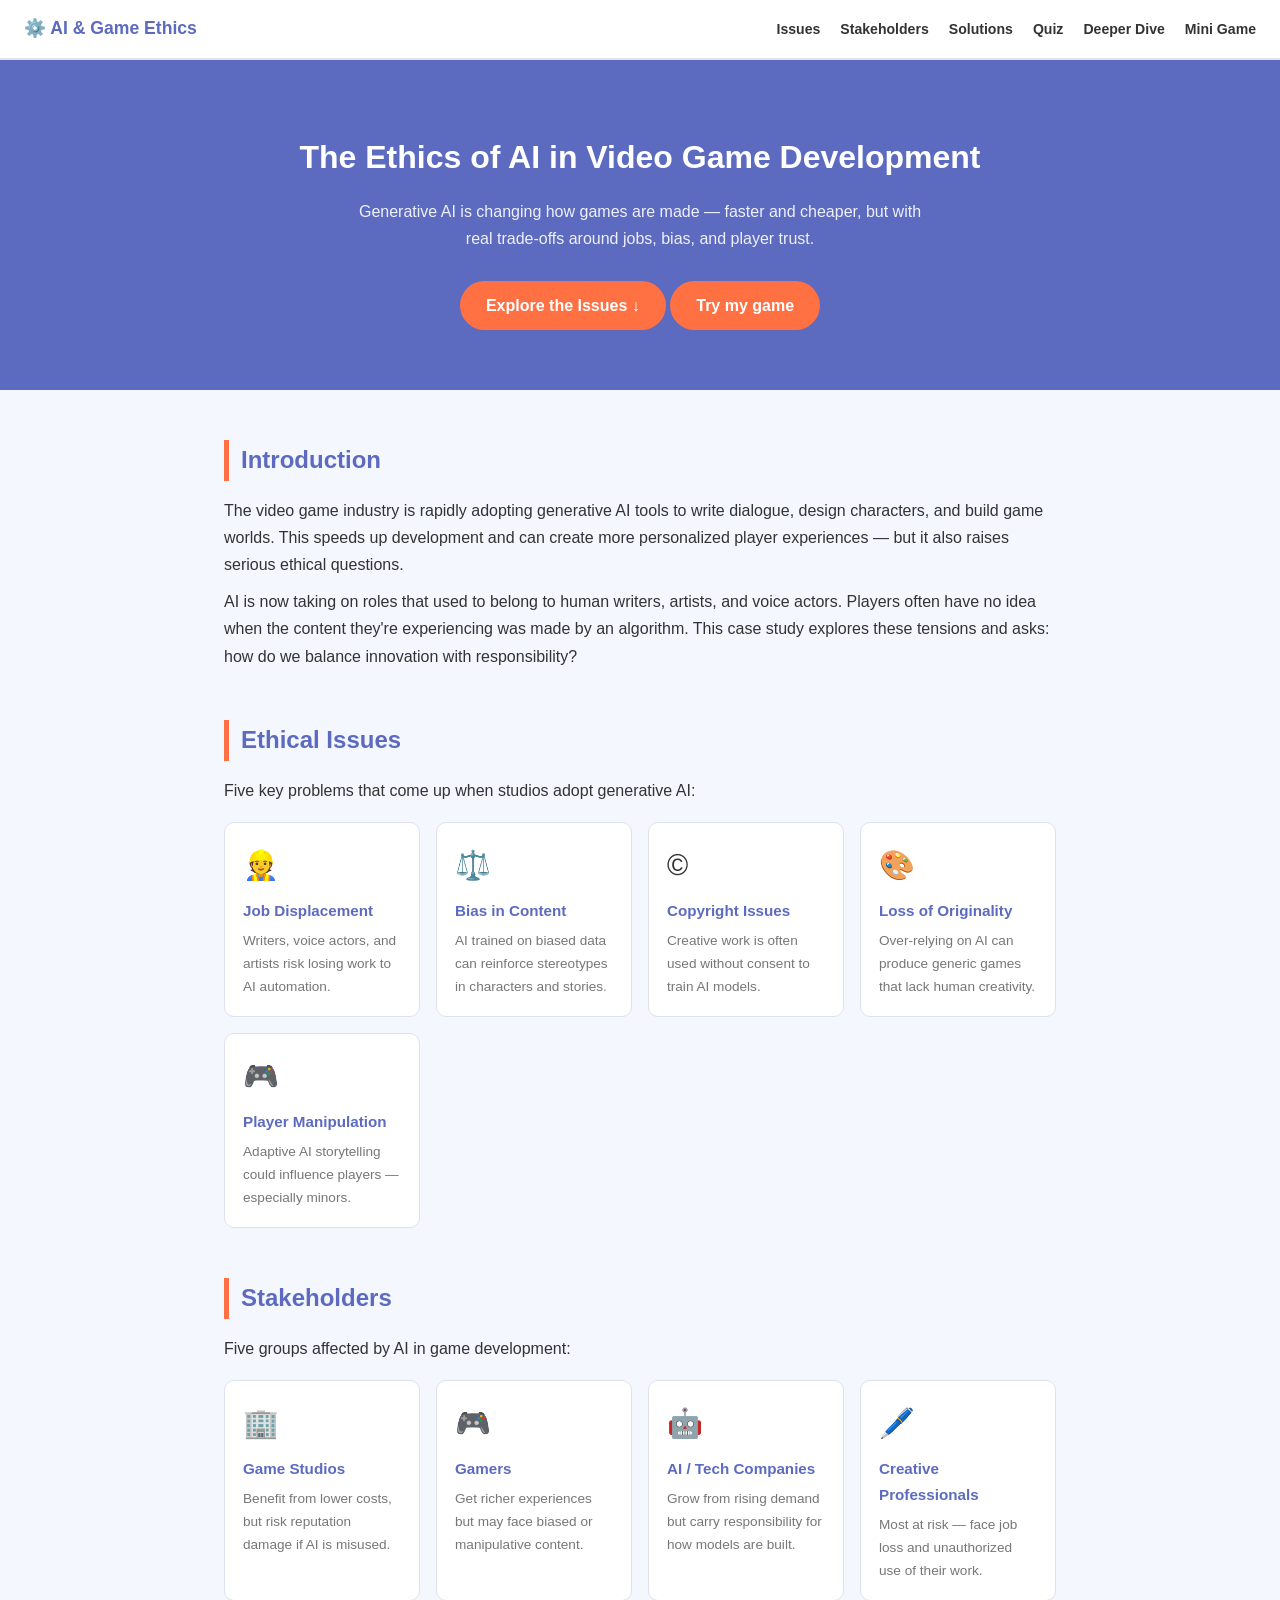
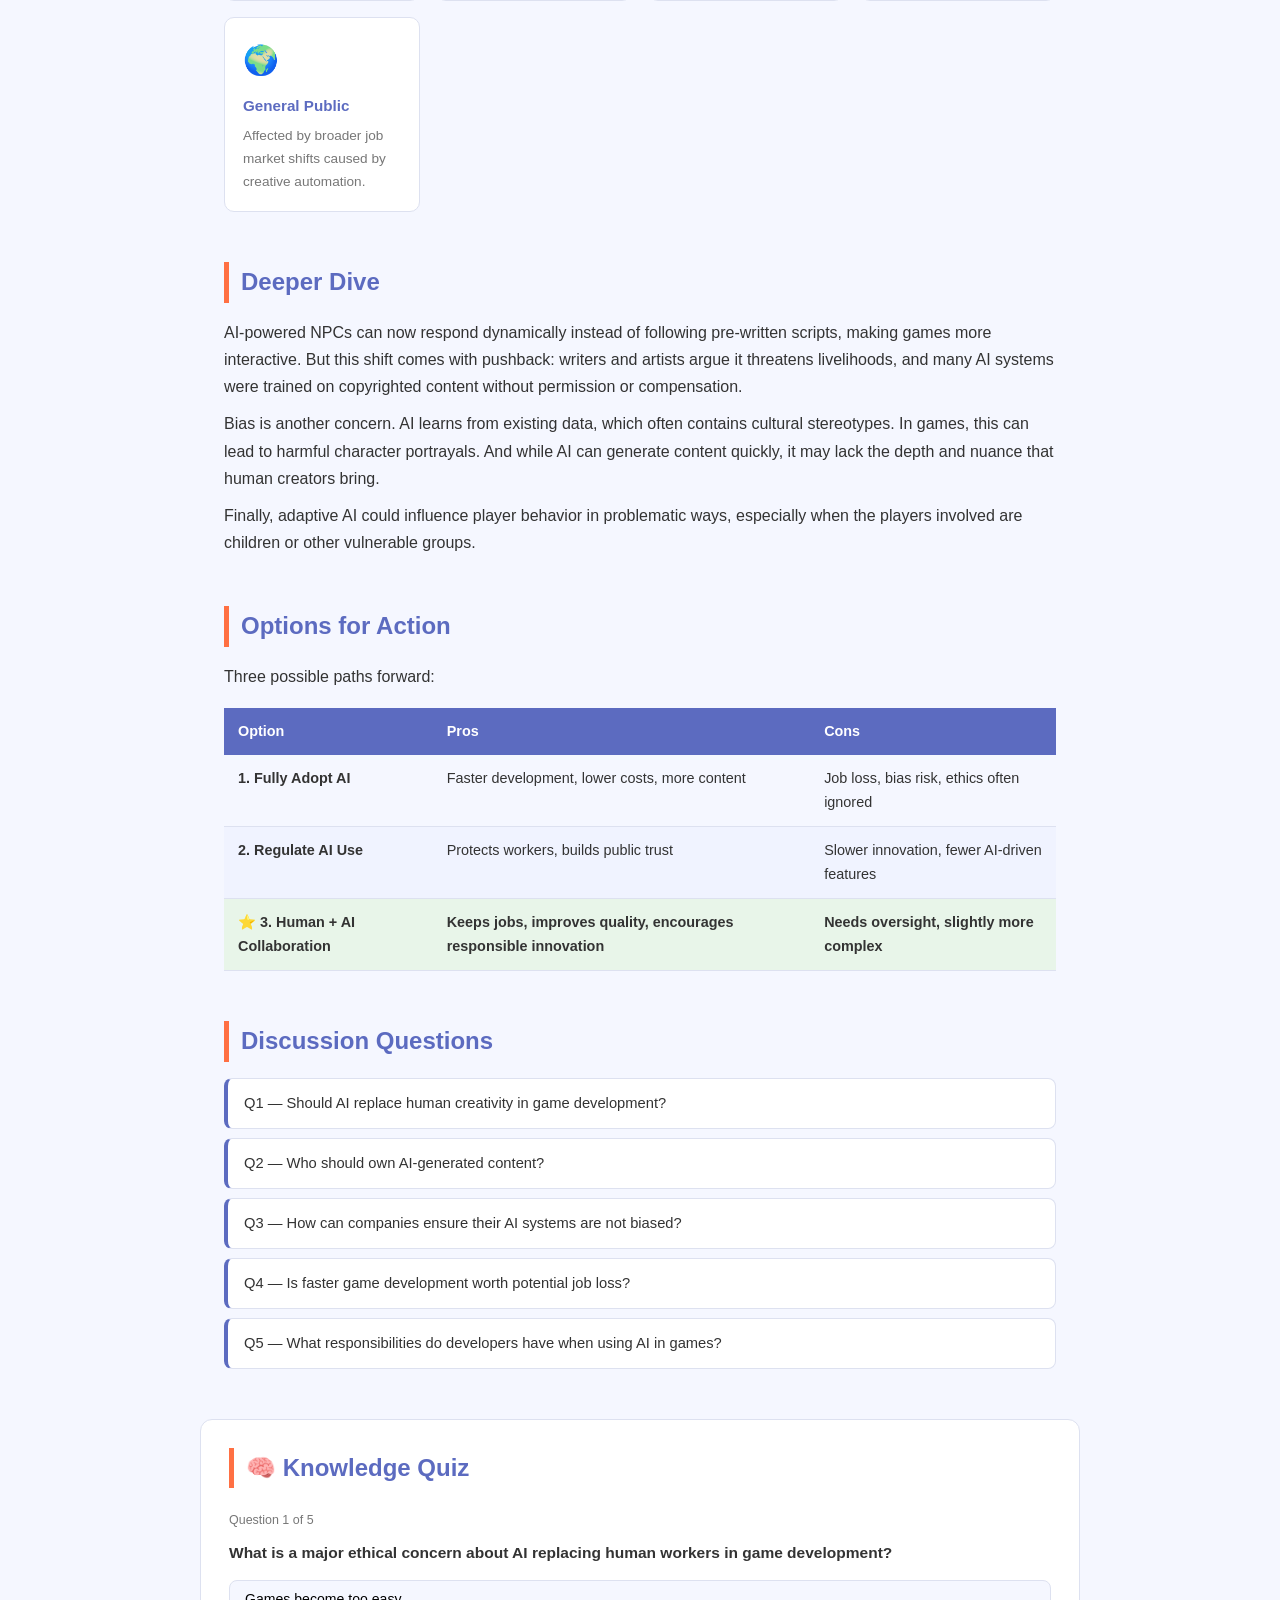
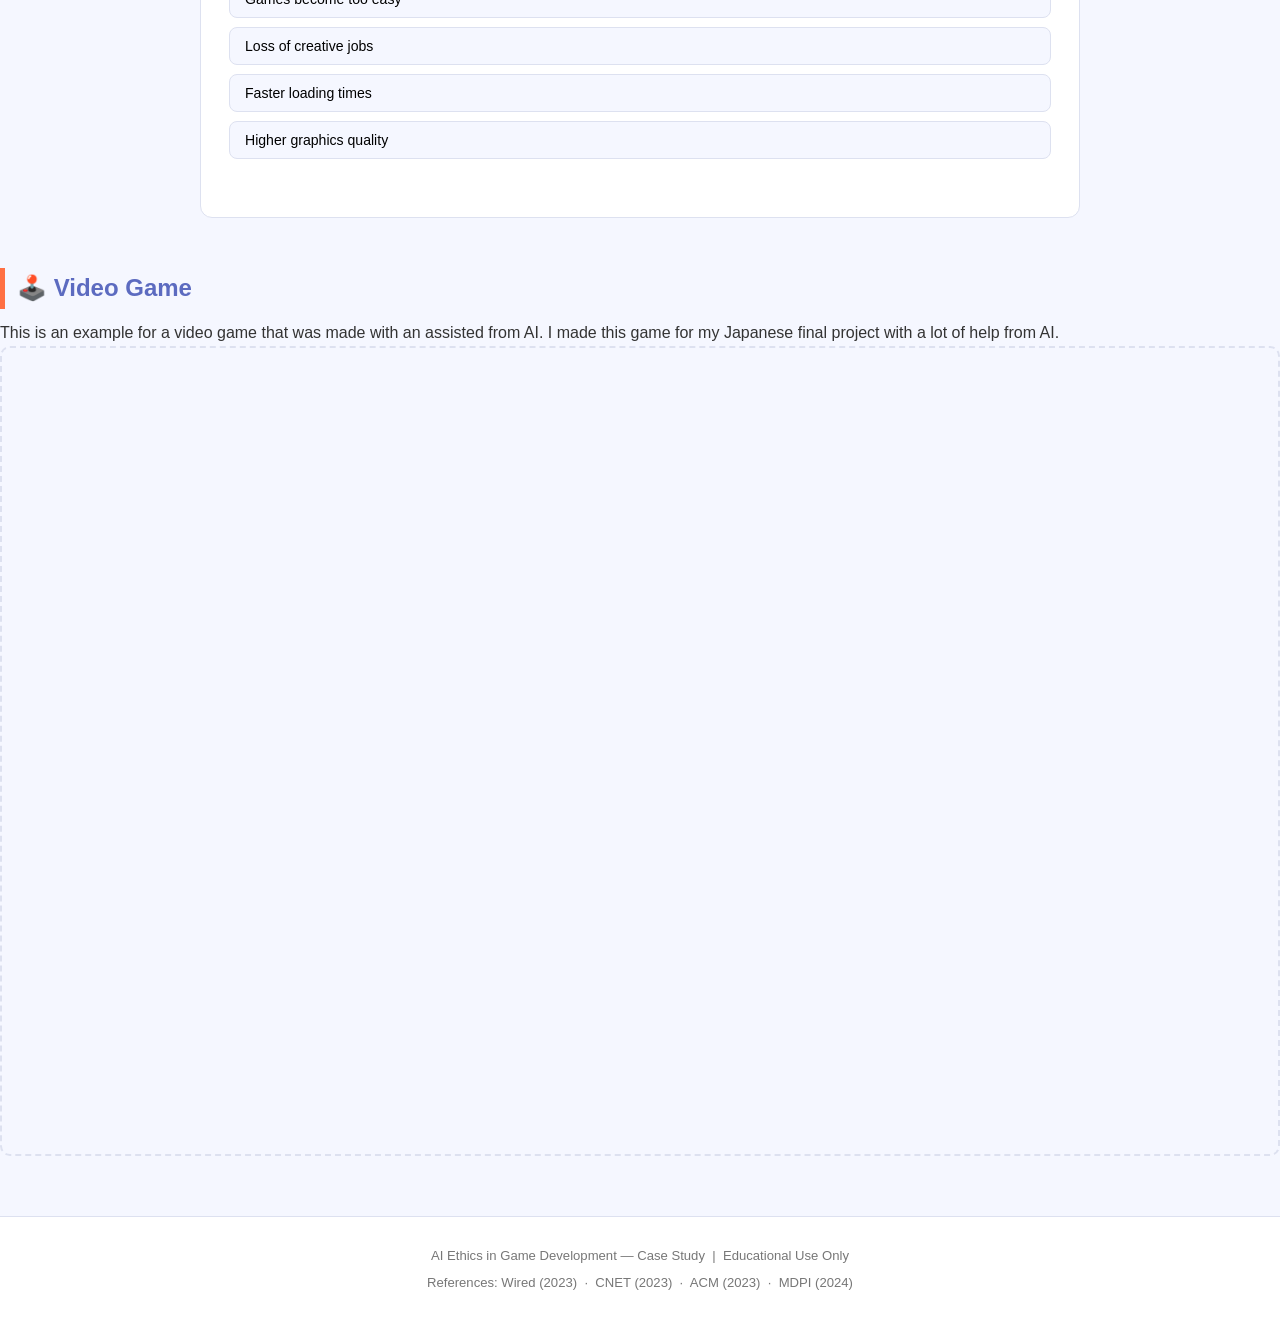
==== index.html @ dc5977a6 "Add files via upload" ====
<!DOCTYPE html>
<html lang="en">
<head>
  <meta charset="UTF-8" />
  <meta name="viewport" content="width=device-width, initial-scale=1.0" />
  <title>AI Ethics in Game Development</title>

  <link href="style.css" rel="stylesheet" />
</head>
<body>

  <!-- NAVIGATION BAR -->
  <nav>
    <a href="#" class="nav-logo">⚙️ AI & Game Ethics</a>
    <ul class="nav-links">
      <li><a href="#issues">Issues</a></li>
      <li><a href="#stakeholders">Stakeholders</a></li>
      <li><a href="#solutions">Solutions</a></li>
      <li><a href="#quiz">Quiz</a></li>
      <li><a href="#deep-dive">Deeper Dive</a></li>
      <li><a href="game.html">Mini Game</a></li>
    </ul>
  </nav>


  <!-- BANNER -->
  <div class="banner">
    <h1>The Ethics of AI in Video Game Development</h1>
    <p>
      Generative AI is changing how games are made — faster and cheaper, but with
      real trade-offs around jobs, bias, and player trust.
    </p>
    <a href="#issues" class="banner-btn">Explore the Issues ↓</a>
    <a href="game.html" class="banner-btn">Try my game</a>
  </div>


  <!-- INTRODUCTION -->
  <section id="intro">
    <h2>Introduction</h2>
    <p>
      The video game industry is rapidly adopting generative AI tools to write dialogue,
      design characters, and build game worlds. This speeds up development and can create
      more personalized player experiences — but it also raises serious ethical questions.
    </p>
    <p>
      AI is now taking on roles that used to belong to human writers, artists, and voice
      actors. Players often have no idea when the content they're experiencing was made by
      an algorithm. This case study explores these tensions and asks: how do we balance
      innovation with responsibility?
    </p>
  </section>


  <!-- ETHICAL ISSUES -->
  <section id="issues">
    <h2>Ethical Issues</h2>
    <p>Five key problems that come up when studios adopt generative AI:</p>
    <div class="card-grid">
      <div class="card">
        <div class="icon">👷</div>
        <h3>Job Displacement</h3>
        <p>Writers, voice actors, and artists risk losing work to AI automation.</p>
      </div>
      <div class="card">
        <div class="icon">⚖️</div>
        <h3>Bias in Content</h3>
        <p>AI trained on biased data can reinforce stereotypes in characters and stories.</p>
      </div>
      <div class="card">
        <div class="icon">©️</div>
        <h3>Copyright Issues</h3>
        <p>Creative work is often used without consent to train AI models.</p>
      </div>
      <div class="card">
        <div class="icon">🎨</div>
        <h3>Loss of Originality</h3>
        <p>Over-relying on AI can produce generic games that lack human creativity.</p>
      </div>
      <div class="card">
        <div class="icon">🎮</div>
        <h3>Player Manipulation</h3>
        <p>Adaptive AI storytelling could influence players — especially minors.</p>
      </div>
    </div>
  </section>


  <!-- STAKEHOLDERS -->
  <section id="stakeholders">
    <h2>Stakeholders</h2>
    <p>Five groups affected by AI in game development:</p>
    <div class="card-grid">
      <div class="card">
        <div class="icon">🏢</div>
        <h3>Game Studios</h3>
        <p>Benefit from lower costs, but risk reputation damage if AI is misused.</p>
      </div>
      <div class="card">
        <div class="icon">🎮</div>
        <h3>Gamers</h3>
        <p>Get richer experiences but may face biased or manipulative content.</p>
      </div>
      <div class="card">
        <div class="icon">🤖</div>
        <h3>AI / Tech Companies</h3>
        <p>Grow from rising demand but carry responsibility for how models are built.</p>
      </div>
      <div class="card">
        <div class="icon">🖊️</div>
        <h3>Creative Professionals</h3>
        <p>Most at risk — face job loss and unauthorized use of their work.</p>
      </div>
      <div class="card">
        <div class="icon">🌍</div>
        <h3>General Public</h3>
        <p>Affected by broader job market shifts caused by creative automation.</p>
      </div>
    </div>
  </section>


  <!-- DEEP DIVE -->
  <section id="deep-dive">
    <h2>Deeper Dive</h2>
    <p>
      AI-powered NPCs can now respond dynamically instead of following pre-written scripts,
      making games more interactive. But this shift comes with pushback: writers and artists
      argue it threatens livelihoods, and many AI systems were trained on copyrighted content
      without permission or compensation.
    </p>
    <p>
      Bias is another concern. AI learns from existing data, which often contains cultural
      stereotypes. In games, this can lead to harmful character portrayals. And while AI can
      generate content quickly, it may lack the depth and nuance that human creators bring.
    </p>
    <p>
      Finally, adaptive AI could influence player behavior in problematic ways, especially
      when the players involved are children or other vulnerable groups.
    </p>
  </section>


  <!-- SOLUTIONS -->
  <section id="solutions">
    <h2>Options for Action</h2>
    <p>Three possible paths forward:</p>
    <table class="options-table">
      <thead>
        <tr>
          <th>Option</th>
          <th>Pros</th>
          <th>Cons</th>
        </tr>
      </thead>
      <tbody>
        <tr>
          <td><strong>1. Fully Adopt AI</strong></td>
          <td>Faster development, lower costs, more content</td>
          <td>Job loss, bias risk, ethics often ignored</td>
        </tr>
        <tr>
          <td><strong>2. Regulate AI Use</strong></td>
          <td>Protects workers, builds public trust</td>
          <td>Slower innovation, fewer AI-driven features</td>
        </tr>
        <tr class="best">
          <td>⭐ <strong>3. Human + AI Collaboration</strong></td>
          <td>Keeps jobs, improves quality, encourages responsible innovation</td>
          <td>Needs oversight, slightly more complex</td>
        </tr>
      </tbody>
    </table>
  </section>


  <!-- DISCUSSION QUESTIONS -->
  <section id="discussion">
    <h2>Discussion Questions</h2>
    <ul class="q-list">
      <li>Q1 — Should AI replace human creativity in game development?</li>
      <li>Q2 — Who should own AI-generated content?</li>
      <li>Q3 — How can companies ensure their AI systems are not biased?</li>
      <li>Q4 — Is faster game development worth potential job loss?</li>
      <li>Q5 — What responsibilities do developers have when using AI in games?</li>
    </ul>
  </section>


  <!-- QUIZ -->
  <div id="quiz">
    <h2>🧠 Knowledge Quiz</h2>

    <div class="quiz-q active">
      <div class="quiz-progress">Question 1 of 5</div>
      <p class="question">What is a major ethical concern about AI replacing human workers in game development?</p>
      <ul class="answer-list">
        <li><button data-correct="false">Games become too easy</button></li>
        <li><button data-correct="true">Loss of creative jobs</button></li>
        <li><button data-correct="false">Faster loading times</button></li>
        <li><button data-correct="false">Higher graphics quality</button></li>
      </ul>
      <div class="q-feedback"></div>
      <button class="next-btn">Next →</button>
    </div>

    <div class="quiz-q">
      <div class="quiz-progress">Question 2 of 5</div>
      <p class="question">Why is bias in AI-generated content a problem?</p>
      <ul class="answer-list">
        <li><button data-correct="false">It makes games run slower</button></li>
        <li><button data-correct="false">It increases development costs</button></li>
        <li><button data-correct="false">It removes sound effects</button></li>
        <li><button data-correct="true">It can reinforce stereotypes in characters and stories</button></li>
      </ul>
      <div class="q-feedback"></div>
      <button class="next-btn">Next →</button>
    </div>

    <div class="quiz-q">
      <div class="quiz-progress">Question 3 of 5</div>
      <p class="question">What is a balanced approach to using AI in game development?</p>
      <ul class="answer-list">
        <li><button data-correct="false">Completely banning AI</button></li>
        <li><button data-correct="false">Letting AI do everything</button></li>
        <li><button data-correct="true">Combining AI with human creativity</button></li>
        <li><button data-correct="false">Ignoring ethical concerns</button></li>
      </ul>
      <div class="q-feedback"></div>
      <button class="next-btn">Next →</button>
    </div>

    <div class="quiz-q">
      <div class="quiz-progress">Question 4 of 5</div>
      <p class="question">What is one major way AI is used in modern video games?</p>
      <ul class="answer-list">
        <li><button data-correct="false">Only fixing bugs</button></li>
        <li><button data-correct="true">Generating dialogue and storylines</button></li>
        <li><button data-correct="false">Designing hardware</button></li>
        <li><button data-correct="false">Managing internet connections</button></li>
      </ul>
      <div class="q-feedback"></div>
      <button class="next-btn">Next →</button>
    </div>

    <div class="quiz-q">
      <div class="quiz-progress">Question 5 of 5</div>
      <p class="question">Which group is most at risk due to AI in game development?</p>
      <ul class="answer-list">
        <li><button data-correct="false">Internet providers</button></li>
        <li><button data-correct="false">Game console manufacturers</button></li>
        <li><button data-correct="true">Creative professionals (writers, artists, voice actors)</button></li>
        <li><button data-correct="false">Players only</button></li>
      </ul>
      <div class="q-feedback"></div>
      <button class="next-btn">See Results →</button>
    </div>

    <div id="quiz-results">
      <div class="result-emoji" id="result-emoji">🎉</div>
      <div class="result-score" id="result-score">0 / 5</div>
      <p id="result-msg"></p>
      <button id="retake-btn">Retake Quiz</button>
    </div>
  </div>


  <!-- MINI GAME -->
  <div id="mini-game">
    <h2>🕹️ Video Game</h2>
    <p>This is an example for a video game that was made with an assisted from AI. I made this game for my Japanese final project with a lot of help from AI.</p>
  <!-- Game hosted on Itch.io from my other project -->
    <div id="game-area">
      <iframe frameborder="0"
      src="https://itch.io/embed-upload/13663703?color=f2d8d8" 
      allowfullscreen="" width="100%" height="100%">
      <a href="https://jvee313107.itch.io/momotarou-the-last-guardian">
        Play Momotarou: The Last Guardian on itch.io</a>
      </iframe>
    </div>
  </div>


  <!-- FOOTER -->
  <footer>
    <p>AI Ethics in Game Development — Case Study &nbsp;|&nbsp; Educational Use Only</p>
    <p>References: Wired (2023) &nbsp;·&nbsp; CNET (2023) &nbsp;·&nbsp; ACM (2023) &nbsp;·&nbsp; MDPI (2024)</p>
  </footer>


  <!-- JAVASCRIPT -->
  <script>
    /* ---- QUIZ LOGIC ---- */
    const quizQuestions = document.querySelectorAll('.quiz-q');
    const quizResults   = document.getElementById('quiz-results');
    let quizScore = 0;

    function resetQuiz() {
      quizScore = 0;
      quizResults.style.display = 'none';
      quizQuestions.forEach((q, i) => {
        q.classList.toggle('active', i === 0);
        q.querySelectorAll('button[data-correct]').forEach(btn => {
          btn.disabled = false;
          btn.className = '';
        });
        q.querySelector('.q-feedback').textContent = '';
        q.querySelector('.q-feedback').className = 'q-feedback';
        q.querySelector('.next-btn').style.display = 'none';
      });
    }

    quizQuestions.forEach((q, qi) => {
      const buttons  = q.querySelectorAll('button[data-correct]');
      const feedback = q.querySelector('.q-feedback');
      const nextBtn  = q.querySelector('.next-btn');

      buttons.forEach(btn => {
        btn.addEventListener('click', () => {
          buttons.forEach(b => b.disabled = true);
          const correct = btn.dataset.correct === 'true';
          if (correct) {
            btn.classList.add('correct');
            feedback.textContent = '✓ Correct!';
            feedback.className = 'q-feedback correct';
            quizScore++;
          } else {
            btn.classList.add('wrong');
            feedback.textContent = '✗ Not quite!';
            feedback.className = 'q-feedback wrong';
            buttons.forEach(b => { if (b.dataset.correct === 'true') b.classList.add('correct'); });
          }
          nextBtn.style.display = 'inline-block';
        });
      });

      nextBtn.addEventListener('click', () => {
        if (qi + 1 < quizQuestions.length) {
          q.classList.remove('active');
          quizQuestions[qi + 1].classList.add('active');
        } else {
          quizQuestions.forEach(q => q.classList.remove('active'));
          document.getElementById('result-emoji').textContent =
            quizScore === 5 ? '🏆' : quizScore >= 3 ? '🎉' : '📚';
          document.getElementById('result-score').textContent = quizScore + ' / 5';
          document.getElementById('result-msg').textContent =
            quizScore === 5 ? 'Perfect! You know your AI ethics.' :
            quizScore >= 3 ? 'Good job! Review any you missed.' :
            'Keep studying — re-read the sections above and try again!';
          quizResults.style.display = 'block';
        }
      });
    });

    document.getElementById('retake-btn').addEventListener('click', resetQuiz);
    resetQuiz();
  </script>

</body>
</html>
---- style.css ----
/* =============================================
       COLORS — change these to restyle the whole page
    ============================================= */
    :root {
      --bg:      #f5f7ff;
      --white:   #ffffff;
      --primary: #5c6bc0;
      --accent:  #ff7043;
      --text:    #333333;
      --muted:   #777777;
      --border:  #dde1f0;
      --correct: #4caf50;
      --wrong:   #f44336;
    }

    /* =============================================
       BASE
    ============================================= */
    * { box-sizing: border-box; margin: 0; padding: 0; }

    body {
      font-family: 'Poppins', sans-serif;
      background: var(--bg);
      color: var(--text);
      line-height: 1.7;
    }

    a { color: var(--primary); }

    html {
        scroll-behavior: smooth;
      }

    /* =============================================
       NAVBAR
    ============================================= */
    nav {
      background: var(--white);
      border-bottom: 2px solid var(--border);
      padding: 14px 24px;
      display: flex;
      justify-content: space-between;
      align-items: center;
      position: sticky;
      top: 0;
      z-index: 100;
    }

    .nav-logo {
      font-size: 1.1rem;
      font-weight: 700;
      color: var(--primary);
      text-decoration: none;
    }

    .nav-links {
      list-style: none;
      display: flex;
      gap: 20px;
    }

    .nav-links a {
      text-decoration: none;
      font-size: 0.88rem;
      font-weight: 600;
      color: var(--text);
      transition: color 0.2s;
    }

    .nav-links a:hover { color: var(--primary); }

    /* =============================================
       Banner Section
    ============================================= */
    .banner {
      background: var(--primary);
      color: white;
      text-align: center;
      padding: 70px 24px 60px;
    }

    .banner h1 { font-size: 2rem; margin-bottom: 14px; }

    .banner p {
      font-size: 1rem;
      max-width: 580px;
      margin: 0 auto 28px;
      opacity: 0.9;
    }

    .banner-btn {
      background: var(--accent);
      color: white;
      text-decoration: none;
      padding: 11px 26px;
      border-radius: 30px;
      font-weight: 700;
      display: inline-block;
      transition: opacity 0.2s;
    }

    .banner-btn:hover { opacity: 0.85; }

    /* =============================================
       SECTIONS
    ============================================= */
    section {
      max-width: 880px;
      margin: 50px auto;
      padding: 0 24px;
    }

    section h2 {
      font-size: 1.5rem;
      color: var(--primary);
      border-left: 5px solid var(--accent);
      padding-left: 12px;
      margin-bottom: 16px;
    }

    section p { margin-bottom: 10px; }

    /* =============================================
       CARDS
    ============================================= */
    .card-grid {
      display: grid;
      grid-template-columns: repeat(auto-fit, minmax(180px, 1fr));
      gap: 16px;
      margin-top: 18px;
    }

    .card {
      background: var(--white);
      border: 1px solid var(--border);
      border-radius: 10px;
      padding: 18px;
      transition: box-shadow 0.2s, transform 0.2s;
    }

    .card:hover {
      box-shadow: 0 6px 18px rgba(0,0,0,0.08);
      transform: translateY(-3px);
    }

    .card .icon { font-size: 1.8rem; margin-bottom: 8px; }

    .card h3 { font-size: 0.95rem; color: var(--primary); margin-bottom: 5px; }

    .card p { font-size: 0.85rem; color: var(--muted); margin: 0; }

    /* =============================================
       OPTIONS TABLE
    ============================================= */
    .options-table {
      width: 100%;
      border-collapse: collapse;
      margin-top: 18px;
      font-size: 0.9rem;
    }

    .options-table th {
      background: var(--primary);
      color: white;
      padding: 11px 14px;
      text-align: left;
    }

    .options-table td {
      padding: 11px 14px;
      border-bottom: 1px solid var(--border);
      vertical-align: top;
    }

    .options-table tr:nth-child(even) { background: #f0f3ff; }
    .options-table tr.best td { background: #e8f5e9; font-weight: 600; }

    /* =============================================
       DISCUSSION QUESTIONS
    ============================================= */
    .q-list {
      list-style: none;
      margin-top: 14px;
      display: flex;
      flex-direction: column;
      gap: 9px;
    }

    .q-list li {
      background: var(--white);
      border: 1px solid var(--border);
      border-left: 4px solid var(--primary);
      border-radius: 8px;
      padding: 12px 16px;
      font-size: 0.92rem;
    }

    /* =============================================
       QUIZ
    ============================================= */
    #quiz {
      background: var(--white);
      border: 1px solid var(--border);
      border-radius: 12px;
      padding: 28px;
      max-width: 880px;
      margin: 50px auto;
    }

    #quiz h2 {
      font-size: 1.5rem;
      color: var(--primary);
      border-left: 5px solid var(--accent);
      padding-left: 12px;
      margin-bottom: 22px;
    }

    .quiz-q { display: none; }
    .quiz-q.active { display: block; }

    .quiz-progress { font-size: 0.78rem; color: var(--muted); margin-bottom: 8px; }

    .quiz-q .question { font-weight: 600; font-size: 0.97rem; margin-bottom: 14px; }

    .answer-list { list-style: none; display: flex; flex-direction: column; gap: 9px; }

    .answer-list button {
      width: 100%;
      text-align: left;
      padding: 10px 15px;
      border: 1px solid var(--border);
      border-radius: 8px;
      background: var(--bg);
      font-family: 'Poppins', sans-serif;
      font-size: 0.88rem;
      cursor: pointer;
      transition: border-color 0.2s, background 0.2s;
    }

    .answer-list button:hover:not(:disabled) {
      border-color: var(--primary);
      background: #eef0ff;
    }

    .answer-list button.correct { background: #e8f5e9; border-color: var(--correct); color: #2e7d32; font-weight: 600; }
    .answer-list button.wrong   { background: #ffebee; border-color: var(--wrong);   color: #c62828; }

    .q-feedback { margin-top: 10px; font-size: 0.88rem; font-weight: 600; min-height: 20px; }
    .q-feedback.correct { color: var(--correct); }
    .q-feedback.wrong   { color: var(--wrong); }

    .next-btn {
      margin-top: 14px;
      background: var(--primary);
      color: white;
      border: none;
      padding: 9px 22px;
      border-radius: 8px;
      font-family: 'Poppins', sans-serif;
      font-size: 0.88rem;
      font-weight: 600;
      cursor: pointer;
      display: none;
    }

    .next-btn:hover { opacity: 0.85; }

    #quiz-results {
      display: none;
      text-align: center;
      padding: 16px 0;
    }

    #quiz-results .result-emoji { font-size: 2.4rem; }

    #quiz-results .result-score {
      font-size: 2.8rem;
      font-weight: 700;
      color: var(--primary);
      margin: 8px 0;
    }

    #quiz-results p { color: var(--muted); margin-bottom: 18px; }

    #retake-btn {
      background: var(--accent);
      color: white;
      border: none;
      padding: 9px 24px;
      border-radius: 8px;
      font-family: 'Poppins', sans-serif;
      font-size: 0.92rem;
      font-weight: 700;
      cursor: pointer;
    }

    /* =============================================
       MINI GAME AREA
    ============================================= */

    #mini-game h2 {
      font-size: 1.5rem;
      color: var(--primary);
      border-left: 5px solid var(--accent);
      padding-left: 12px;
      margin-bottom: 10px;
    }


    #game-area {
      background: var(--bg);
      border: 2px dashed var(--border);
      border-radius: 10px;
      height: 90vh;
      min-height: 220px;
      display: flex;
      align-items: center;
      justify-content: center;
      color: var(--muted);
      font-size: 0.9rem;
      overflow: idden;
    }

    /* =============================================
       FOOTER
    ============================================= */
    footer {
      text-align: center;
      padding: 28px 24px;
      background: var(--white);
      border-top: 1px solid var(--border);
      color: var(--muted);
      font-size: 0.82rem;
      margin-top: 60px;
    }

    footer p + p { margin-top: 5px; }

    /* =============================================
       RESPONSIVE
    ============================================= */
    @media (max-width: 640px) {
      .nav-links { gap: 10px; }
      .banner h1  { font-size: 1.5rem; }
      .card-grid { grid-template-columns: 1fr 1fr; }
    }
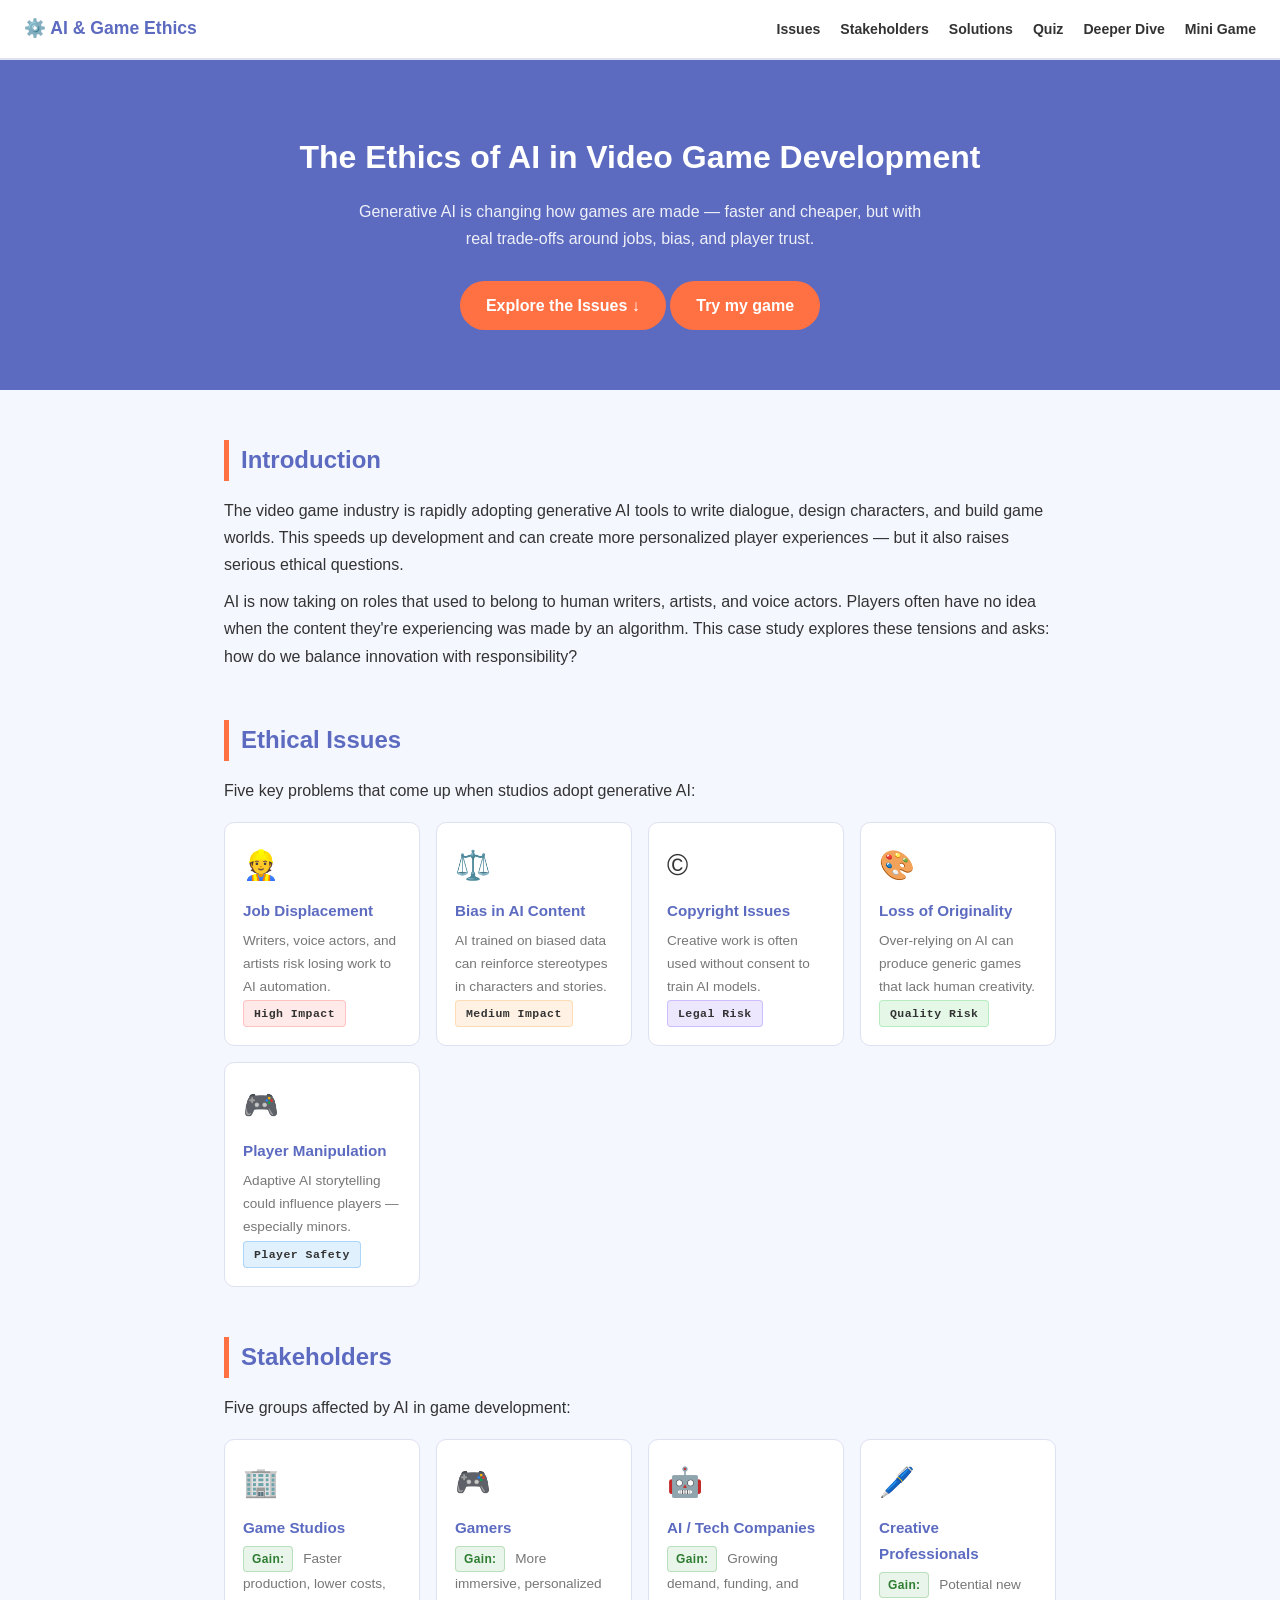
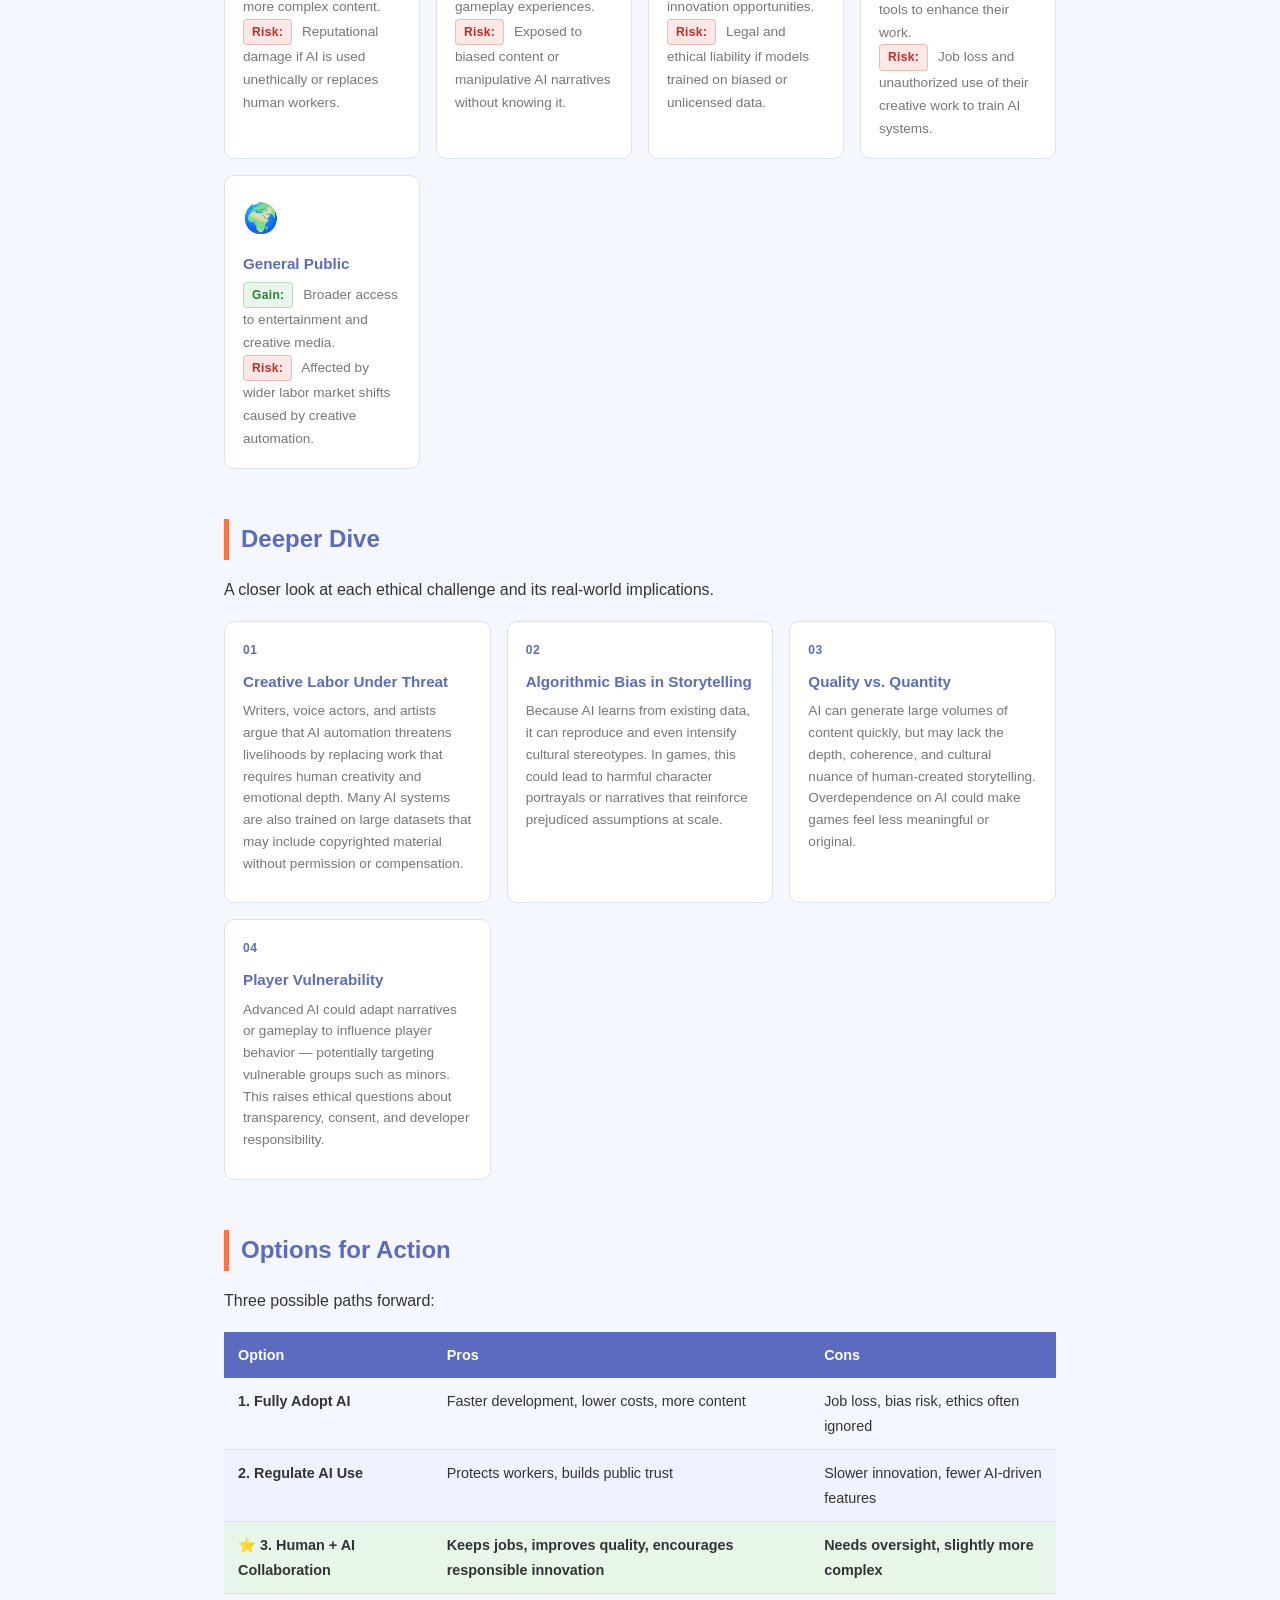
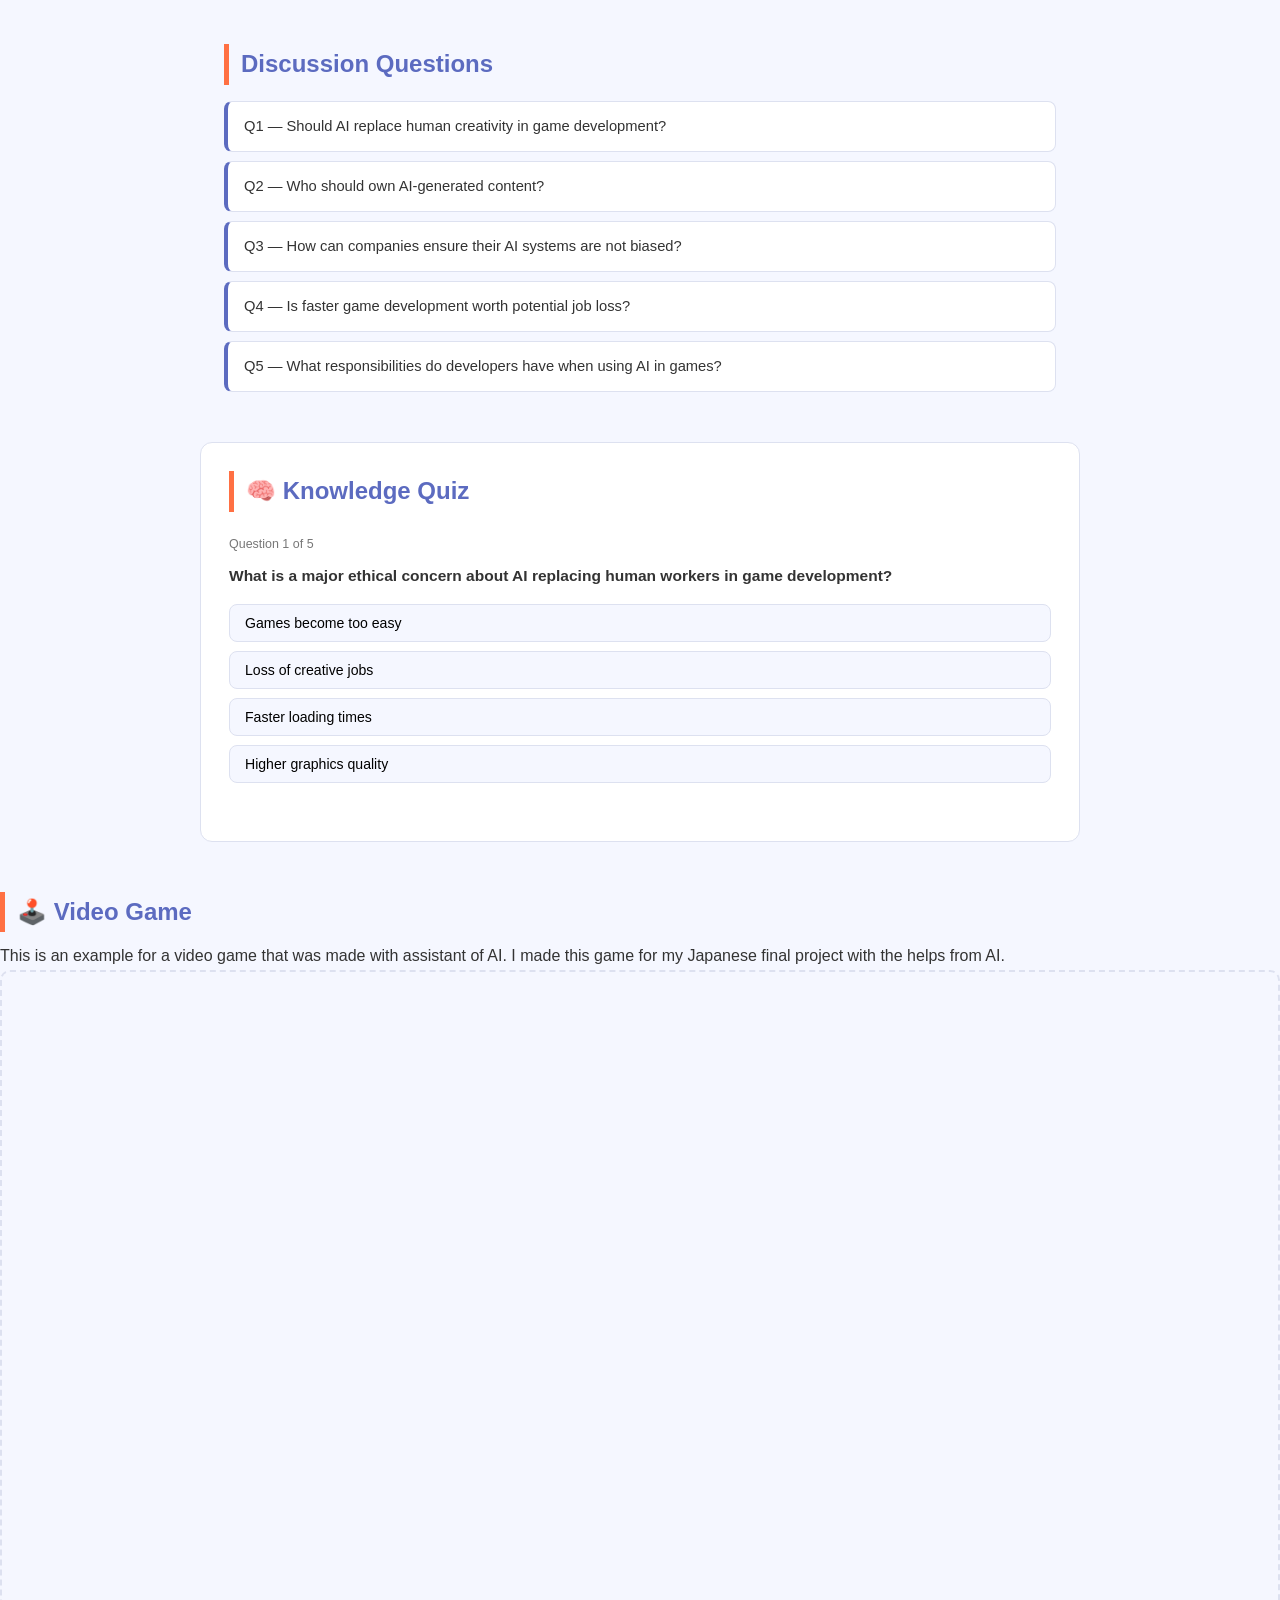
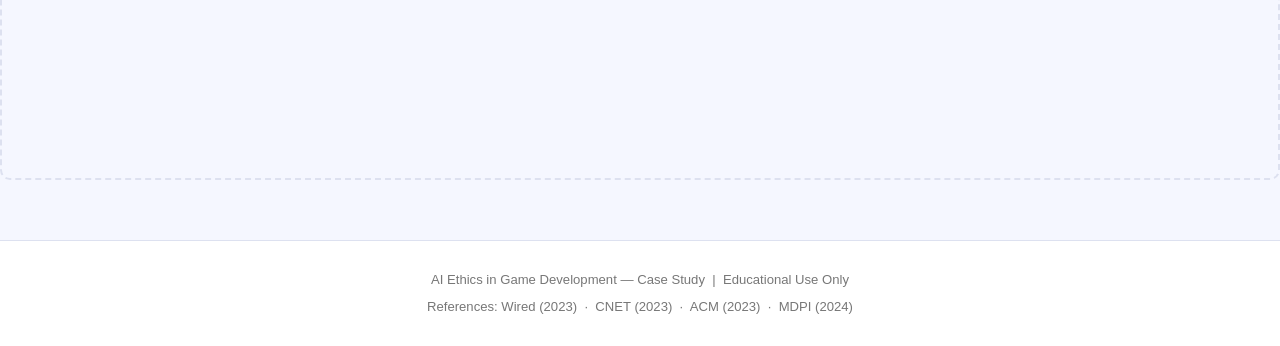
==== commit 840fe1d8: "Add files via upload" ====
--- a/index.html
+++ b/index.html
@@ -61,26 +61,31 @@
         <div class="icon">👷</div>
         <h3>Job Displacement</h3>
         <p>Writers, voice actors, and artists risk losing work to AI automation.</p>
+        <span class="feature-tag tag-red">High Impact</span>
       </div>
       <div class="card">
         <div class="icon">⚖️</div>
-        <h3>Bias in Content</h3>
+        <h3>Bias in AI Content</h3>
         <p>AI trained on biased data can reinforce stereotypes in characters and stories.</p>
+        <span class="feature-tag tag-orange">Medium Impact</span>
       </div>
       <div class="card">
         <div class="icon">©️</div>
         <h3>Copyright Issues</h3>
         <p>Creative work is often used without consent to train AI models.</p>
+        <span class="feature-tag tag-purple">Legal Risk</span>
       </div>
       <div class="card">
         <div class="icon">🎨</div>
         <h3>Loss of Originality</h3>
         <p>Over-relying on AI can produce generic games that lack human creativity.</p>
+        <span class="feature-tag tag-green">Quality Risk</span>
       </div>
       <div class="card">
         <div class="icon">🎮</div>
         <h3>Player Manipulation</h3>
         <p>Adaptive AI storytelling could influence players — especially minors.</p>
+        <span class="feature-tag tag-blue">Player Safety</span>
       </div>
     </div>
   </section>
@@ -94,51 +99,68 @@
       <div class="card">
         <div class="icon">🏢</div>
         <h3>Game Studios</h3>
-        <p>Benefit from lower costs, but risk reputation damage if AI is misused.</p>
+        <p><span class="label gain">Gain:</span> Faster production, lower costs, more complex content.</p>
+        <p><span class="label risk">Risk:</span> Reputational damage if AI is used unethically or replaces human workers.</p>
       </div>
       <div class="card">
         <div class="icon">🎮</div>
         <h3>Gamers</h3>
-        <p>Get richer experiences but may face biased or manipulative content.</p>
+        <p><span class="label gain">Gain:</span> More immersive, personalized gameplay experiences.</p>
+        <p><span class="label risk">Risk:</span> Exposed to biased content or manipulative AI narratives without knowing it.</p>
       </div>
       <div class="card">
         <div class="icon">🤖</div>
         <h3>AI / Tech Companies</h3>
-        <p>Grow from rising demand but carry responsibility for how models are built.</p>
+        <p><span class="label gain">Gain:</span> Growing demand, funding, and innovation opportunities.</p>
+        <p><span class="label risk">Risk:</span> Legal and ethical liability if models trained on biased or unlicensed data.</p>
       </div>
       <div class="card">
         <div class="icon">🖊️</div>
         <h3>Creative Professionals</h3>
-        <p>Most at risk — face job loss and unauthorized use of their work.</p>
+        <p><span class="label gain">Gain:</span> Potential new tools to enhance their work.</p>
+        <p><span class="label risk">Risk:</span> Job loss and unauthorized use of their creative work to train AI systems.</p>
       </div>
       <div class="card">
         <div class="icon">🌍</div>
         <h3>General Public</h3>
-        <p>Affected by broader job market shifts caused by creative automation.</p>
+        <p><span class="label gain">Gain:</span> Broader access to entertainment and creative media.</p>
+        <p><span class="label risk">Risk:</span> Affected by wider labor market shifts caused by creative automation.</p>
       </div>
     </div>
   </section>
 
 
   <!-- DEEP DIVE -->
-  <section id="deep-dive">
-    <h2>Deeper Dive</h2>
-    <p>
-      AI-powered NPCs can now respond dynamically instead of following pre-written scripts,
-      making games more interactive. But this shift comes with pushback: writers and artists
-      argue it threatens livelihoods, and many AI systems were trained on copyrighted content
-      without permission or compensation.
-    </p>
-    <p>
-      Bias is another concern. AI learns from existing data, which often contains cultural
-      stereotypes. In games, this can lead to harmful character portrayals. And while AI can
-      generate content quickly, it may lack the depth and nuance that human creators bring.
-    </p>
-    <p>
-      Finally, adaptive AI could influence player behavior in problematic ways, especially
-      when the players involved are children or other vulnerable groups.
-    </p>
-  </section>
+  <section class="deep-dive-section" id="deep-dive">
+    <div class="deep-dive-inner">
+        <div class="section-header reveal">
+            <h2>Deeper Dive</h2>
+            <p>A closer look at each ethical challenge and its real-world implications.</p>
+        </div>
+        <div class="deep-dive-grid">
+            <div class="dd-card reveal">
+                <div class="dd-number">01</div>
+                <h4>Creative Labor Under Threat</h4>
+                <p>Writers, voice actors, and artists argue that AI automation threatens livelihoods by replacing work that requires human creativity and emotional depth. Many AI systems are also trained on large datasets that may include copyrighted material without permission or compensation.</p>
+            </div>
+            <div class="dd-card reveal">
+                <div class="dd-number">02</div>
+                <h4>Algorithmic Bias in Storytelling</h4>
+                <p>Because AI learns from existing data, it can reproduce and even intensify cultural stereotypes. In games, this could lead to harmful character portrayals or narratives that reinforce prejudiced assumptions at scale.</p>
+            </div>
+            <div class="dd-card reveal">
+                <div class="dd-number">03</div>
+                <h4>Quality vs. Quantity</h4>
+                <p>AI can generate large volumes of content quickly, but may lack the depth, coherence, and cultural nuance of human-created storytelling. Overdependence on AI could make games feel less meaningful or original.</p>
+            </div>
+            <div class="dd-card reveal">
+                <div class="dd-number">04</div>
+                <h4>Player Vulnerability</h4>
+                <p>Advanced AI could adapt narratives or gameplay to influence player behavior — potentially targeting vulnerable groups such as minors. This raises ethical questions about transparency, consent, and developer responsibility.</p>
+            </div>
+        </div>
+    </div>
+</section>
 
 
   <!-- SOLUTIONS -->
@@ -268,7 +290,7 @@
   <!-- MINI GAME -->
   <div id="mini-game">
     <h2>🕹️ Video Game</h2>
-    <p>This is an example for a video game that was made with an assisted from AI. I made this game for my Japanese final project with a lot of help from AI.</p>
+    <p>This is an example for a video game that was made with assistant of AI. I made this game for my Japanese final project with the helps from AI.</p>
   <!-- Game hosted on Itch.io from my other project -->
     <div id="game-area">
       <iframe frameborder="0"
--- a/style.css
+++ b/style.css
@@ -1,6 +1,4 @@
-    /* =============================================
-       COLORS — change these to restyle the whole page
-    ============================================= */
+    /* == Change these to restyle the page == */
     :root {
       --bg:      #f5f7ff;
       --white:   #ffffff;
@@ -13,9 +11,32 @@
       --wrong:   #f44336;
     }
 
-    /* =============================================
-       BASE
-    ============================================= */
+    /* == LABEL == */
+    .label {
+      display: inline-block;
+      font-size: 0.75rem;
+      font-weight: 700;
+      padding: 2px 8px;
+      border-radius: 4px;
+      margin-right: 6px;
+      letter-spacing: 0.03em;
+    }
+    
+    /* Gain = green (positive) */
+    .label.gain {
+      background: rgba(76, 175, 80, 0.12);
+      color: #2e7d32;
+      border: 1px solid rgba(76, 175, 80, 0.3);
+    }
+    
+    /* Risk = red (warning) */
+    .label.risk {
+      background: rgba(244, 67, 54, 0.12);
+      color: #c62828;
+      border: 1px solid rgba(244, 67, 54, 0.3);
+    }
+    
+    /* == BASE == */
     * { box-sizing: border-box; margin: 0; padding: 0; }
 
     body {
@@ -31,9 +52,7 @@
         scroll-behavior: smooth;
       }
 
-    /* =============================================
-       NAVBAR
-    ============================================= */
+    /* == NAVBAR == */
     nav {
       background: var(--white);
       border-bottom: 2px solid var(--border);
@@ -69,9 +88,7 @@
 
     .nav-links a:hover { color: var(--primary); }
 
-    /* =============================================
-       Banner Section
-    ============================================= */
+    /* == Banner Section == */
     .banner {
       background: var(--primary);
       color: white;
@@ -101,9 +118,7 @@
 
     .banner-btn:hover { opacity: 0.85; }
 
-    /* =============================================
-       SECTIONS
-    ============================================= */
+    /* == SECTIONS == */
     section {
       max-width: 880px;
       margin: 50px auto;
@@ -120,9 +135,7 @@
 
     section p { margin-bottom: 10px; }
 
-    /* =============================================
-       CARDS
-    ============================================= */
+    /* == CARDS == */
     .card-grid {
       display: grid;
       grid-template-columns: repeat(auto-fit, minmax(180px, 1fr));
@@ -149,9 +162,73 @@
 
     .card p { font-size: 0.85rem; color: var(--muted); margin: 0; }
 
-    /* =============================================
-       OPTIONS TABLE
-    ============================================= */
+    .feature-tag {
+      display: inline-block;
+      font-size: 0.72rem;
+      font-family: 'Space Mono', monospace;
+      padding: 3px 10px;
+      border-radius: 4px;
+      font-weight: 700;
+      letter-spacing: 0.04em;
+  }
+  .tag-red { background: rgba(255,107,107,0.15); color: var(--red); border: 1px solid rgba(255,107,107,0.3); }
+  .tag-orange { background: rgba(255,169,77,0.15); color: var(--orange); border: 1px solid rgba(255,169,77,0.3); }
+  .tag-purple { background: rgba(132,94,247,0.15); color: var(--purple); border: 1px solid rgba(132,94,247,0.3); }
+  .tag-green { background: rgba(81,207,102,0.15); color: var(--green); border: 1px solid rgba(81,207,102,0.3); }
+  .tag-blue { background: rgba(51,154,240,0.15); color: var(--blue); border: 1px solid rgba(51,154,240,0.3); }
+
+/* == DEEP DIVE == */
+
+.deep-dive-section {
+  max-width: 880px;
+  margin: 50px auto;
+  padding: 0 24px;
+}
+
+.deep-dive-inner {
+  width: 100%;
+}
+
+.deep-dive-grid {
+  display: grid;
+  grid-template-columns: repeat(auto-fit, minmax(220px, 1fr));
+  gap: 16px;
+  margin-top: 18px;
+}
+
+.dd-card {
+  background: var(--white);
+  border: 1px solid var(--border);
+  border-radius: 10px;
+  padding: 18px;
+  transition: box-shadow 0.2s, transform 0.2s;
+}
+
+.dd-card:hover {
+  box-shadow: 0 6px 18px rgba(0,0,0,0.08);
+  transform: translateY(-3px);
+}
+
+.dd-number {
+  font-size: 0.75rem;
+  font-weight: 700;
+  color: var(--primary);
+  margin-bottom: 8px;
+  letter-spacing: 0.05em;
+}
+
+.dd-card h4 {
+  font-size: 0.95rem;
+  color: var(--primary);
+  margin-bottom: 6px;
+}
+
+.dd-card p {
+  font-size: 0.85rem;
+  color: var(--muted);
+  line-height: 1.6;
+}
+    /* == OPTIONS TABLE == */
     .options-table {
       width: 100%;
       border-collapse: collapse;
@@ -175,9 +252,7 @@
     .options-table tr:nth-child(even) { background: #f0f3ff; }
     .options-table tr.best td { background: #e8f5e9; font-weight: 600; }
 
-    /* =============================================
-       DISCUSSION QUESTIONS
-    ============================================= */
+    /* == DISCUSSION QUESTIONS == */
     .q-list {
       list-style: none;
       margin-top: 14px;
@@ -195,9 +270,7 @@
       font-size: 0.92rem;
     }
 
-    /* =============================================
-       QUIZ
-    ============================================= */
+    /* == QUIZ == */
     #quiz {
       background: var(--white);
       border: 1px solid var(--border);
@@ -294,9 +367,7 @@
       cursor: pointer;
     }
 
-    /* =============================================
-       MINI GAME AREA
-    ============================================= */
+    /* == MINI GAME AREA == */
 
     #mini-game h2 {
       font-size: 1.5rem;
@@ -321,9 +392,7 @@
       overflow: idden;
     }
 
-    /* =============================================
-       FOOTER
-    ============================================= */
+    /* == FOOTER == */
     footer {
       text-align: center;
       padding: 28px 24px;
@@ -336,9 +405,7 @@
 
     footer p + p { margin-top: 5px; }
 
-    /* =============================================
-       RESPONSIVE
-    ============================================= */
+    /* == RESPONSIVE == */
     @media (max-width: 640px) {
       .nav-links { gap: 10px; }
       .banner h1  { font-size: 1.5rem; }
